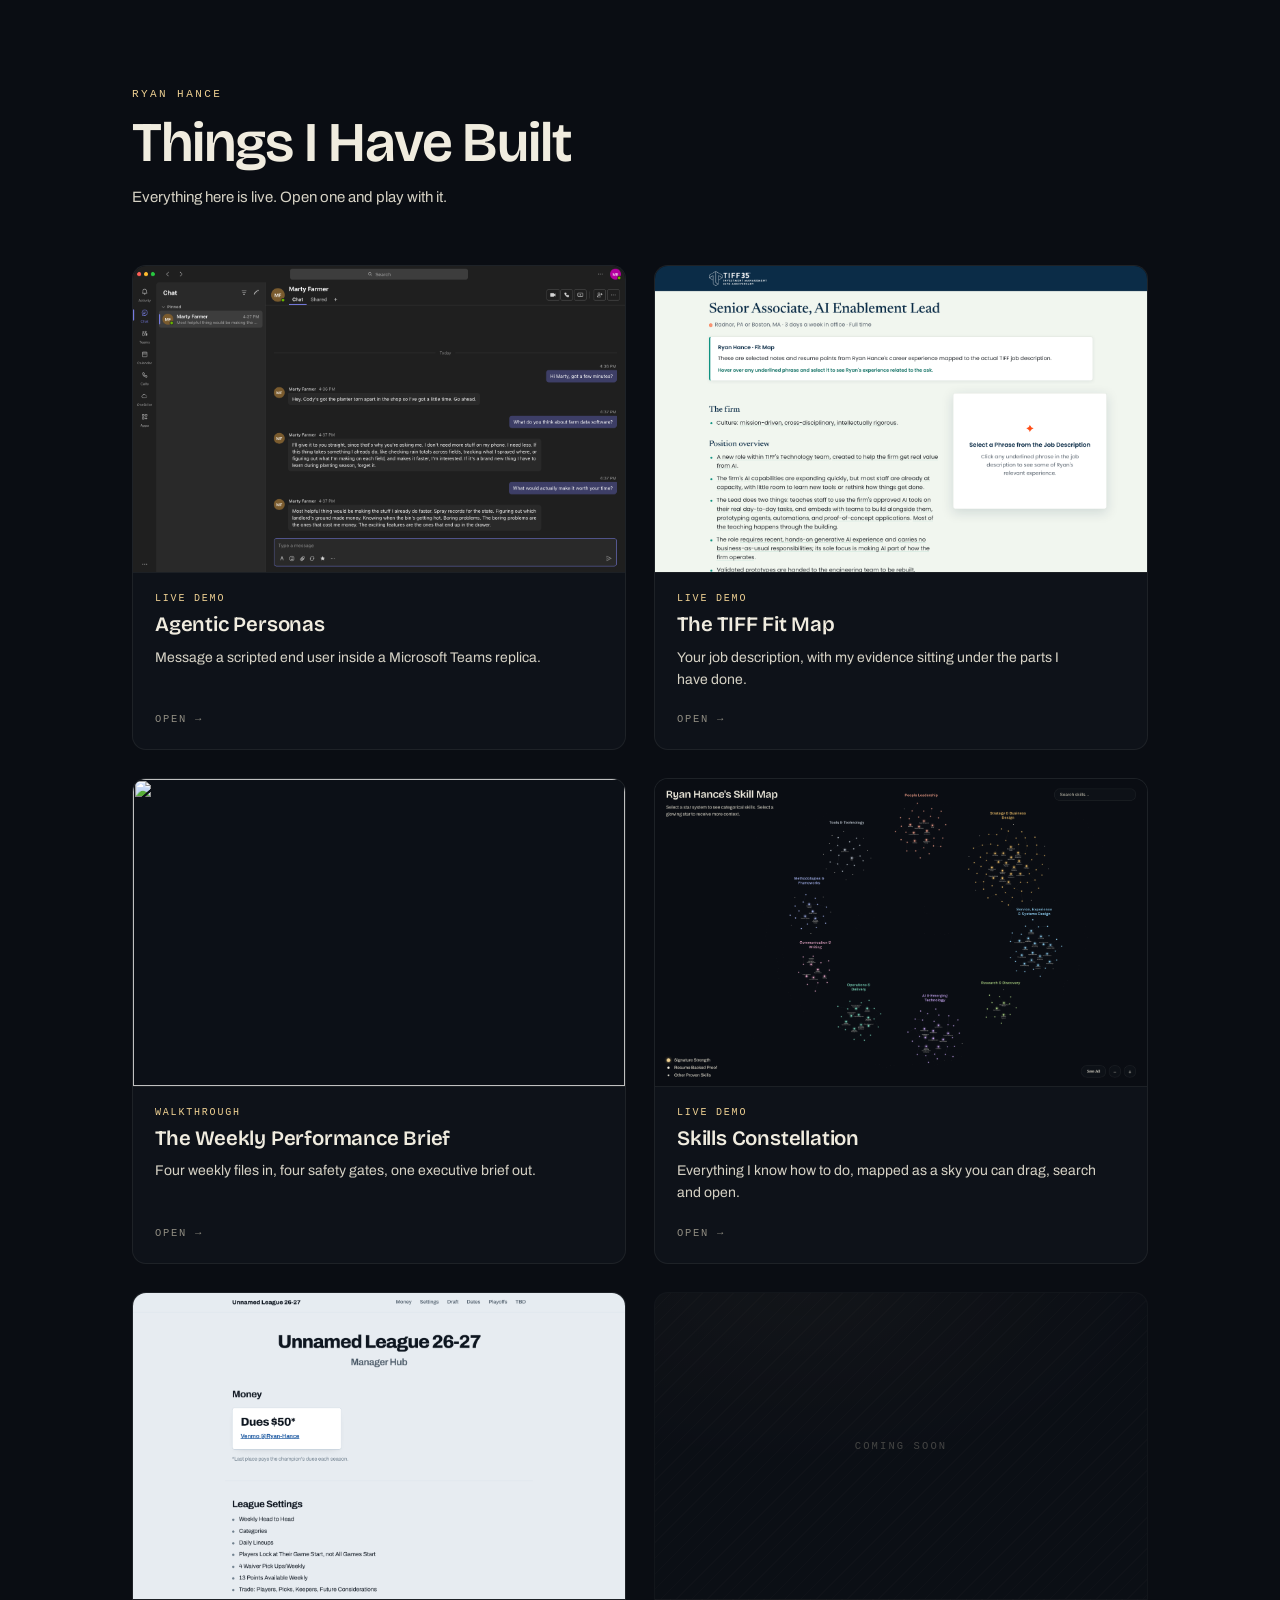
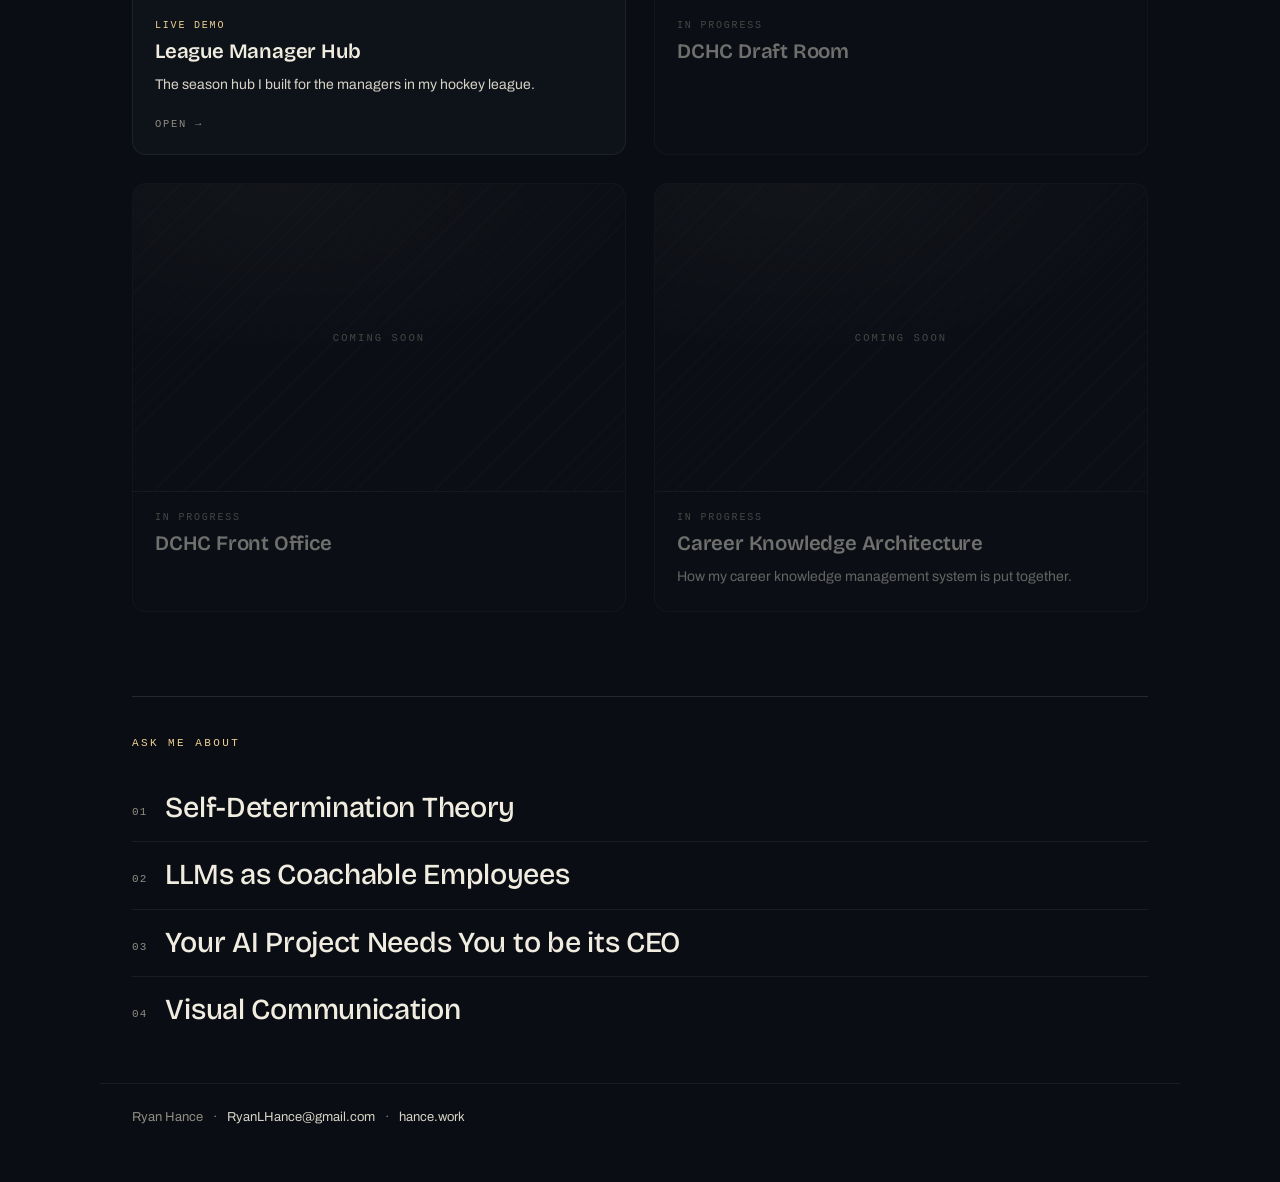
==== index.html @ 982ce0d1 "Interactive portfolio gallery with the workshop walkthrough Card gallery (2-up, responsive) renderin" ====
<!DOCTYPE html>
<html lang="en">
<head>
  <meta charset="UTF-8" />
  <meta name="viewport" content="width=device-width, initial-scale=1.0" />
  <meta name="robots" content="noindex, nofollow" />
  <title>Ryan Hance — Things I Have Built</title>
  <meta name="description" content="Working prototypes, tools and maps built by Ryan Hance." />
  <link rel="preconnect" href="https://fonts.googleapis.com" />
  <link rel="preconnect" href="https://fonts.gstatic.com" crossorigin />
  <link href="https://fonts.googleapis.com/css2?family=Bricolage+Grotesque:opsz,wght@12..96,500;12..96,600&family=Archivo:wght@400;500;600&display=swap" rel="stylesheet" />
  <link rel="stylesheet" href="./styles.css?v=1" />
</head>
<body>
  <main class="page">
    <header class="masthead">
      <p class="kicker">Ryan Hance</p>
      <h1>Things I Have Built</h1>
      <p class="sub">Everything here is live. Open one and play with it.</p>
    </header>

    <section class="gallery" id="gallery" aria-label="Projects"></section>

    <section class="topics" aria-labelledby="topics-h">
      <h2 id="topics-h">Ask me about</h2>
      <ul class="topic-list" id="topics"></ul>
    </section>
  </main>

  <footer class="foot">
    <span>Ryan Hance</span>
    <span class="dot" aria-hidden="true">·</span>
    <a href="mailto:RyanLHance@gmail.com">RyanLHance@gmail.com</a>
    <span class="dot" aria-hidden="true">·</span>
    <a href="https://www.hance.work/" target="_blank" rel="noopener noreferrer">hance.work</a>
  </footer>

  <script src="./data.js?v=1"></script>
  <script src="./app.js?v=1"></script>
</body>
</html>
---- styles.css ----
:root {
  --ink: #0a0d13;
  --ink-2: #0e1219;
  --ink-3: #141924;
  --paper: #f0ecdf;
  --paper-dim: #d6d2c5;
  --paper-faint: #8f8c81;
  --line: rgba(236, 232, 221, 0.13);
  --line-soft: rgba(236, 232, 221, 0.07);
  --gold: #eed092;
  --display: "Bricolage Grotesque", "Archivo", sans-serif;
  --sans: "Archivo", "Helvetica Neue", sans-serif;
  --mono: ui-monospace, SFMono-Regular, Menlo, monospace;
}
* { box-sizing: border-box; margin: 0; padding: 0; }
body {
  background: var(--ink);
  color: var(--paper);
  font-family: var(--sans);
  -webkit-font-smoothing: antialiased;
  min-height: 100vh;
}
a { color: inherit; text-decoration: none; }

.page {
  max-width: 1080px;
  margin: 0 auto;
  padding: 88px 32px 40px;
}

/* ---------- masthead ---------- */
.masthead { margin-bottom: 56px; }
.kicker {
  font-family: var(--mono); font-size: 11px; letter-spacing: 0.22em;
  text-transform: uppercase; color: var(--gold); margin-bottom: 14px;
}
.masthead h1 {
  font-family: var(--display); font-weight: 600;
  font-size: clamp(34px, 5.4vw, 56px); line-height: 1.04;
  letter-spacing: -0.02em; margin-bottom: 14px;
}
.masthead .sub {
  font-size: 15px; line-height: 1.5; color: var(--paper-dim); max-width: 44ch;
}

/* ---------- gallery ---------- */
.gallery {
  display: grid;
  grid-template-columns: repeat(2, minmax(0, 1fr));
  gap: 28px;
}

.card {
  display: flex; flex-direction: column;
  background: var(--ink-2);
  border: 1px solid var(--line-soft);
  border-radius: 14px;
  overflow: hidden;
  transition: border-color 160ms ease, transform 160ms ease, background 160ms ease;
}
.card--live:hover, .card--live:focus-visible {
  border-color: rgba(238, 208, 146, 0.42);
  background: var(--ink-3);
  transform: translateY(-3px);
  outline: none;
}
.card--soon { opacity: 0.44; }

.card-shot {
  position: relative;
  aspect-ratio: 16 / 10;
  background: #0c1017;
  border-bottom: 1px solid var(--line-soft);
  overflow: hidden;
}
.card-shot img { width: 100%; height: 100%; object-fit: cover; object-position: top center; display: block; }
.card-shot--empty {
  display: grid; place-items: center;
  background:
    radial-gradient(120% 90% at 30% 0%, rgba(238,208,146,0.07), transparent 60%),
    repeating-linear-gradient(135deg, rgba(236,232,221,0.035) 0 1px, transparent 1px 11px);
}
.card-shot--empty span {
  font-family: var(--mono); font-size: 10.5px; letter-spacing: 0.2em;
  text-transform: uppercase; color: var(--paper-faint);
}

.card-body { padding: 20px 22px 24px; display: flex; flex-direction: column; gap: 9px; flex: 1; }
.card-tag {
  font-family: var(--mono); font-size: 10px; letter-spacing: 0.18em;
  text-transform: uppercase; color: var(--gold);
}
.card--soon .card-tag { color: var(--paper-faint); }
.card-title {
  font-family: var(--display); font-weight: 600; font-size: 20.5px;
  letter-spacing: -0.01em; line-height: 1.2;
}
.card-blurb { font-size: 14px; line-height: 1.55; color: var(--paper-dim); text-wrap: pretty; }
.card-go {
  margin-top: auto; padding-top: 14px;
  font-family: var(--mono); font-size: 10.5px; letter-spacing: 0.16em;
  text-transform: uppercase; color: var(--paper-faint);
  display: flex; align-items: center; gap: 8px;
  transition: color 160ms ease;
}
.card--live:hover .card-go { color: var(--gold); }
.card-go .arrow { transition: transform 160ms ease; }
.card--live:hover .card-go .arrow { transform: translateX(4px); }

/* ---------- ask me about ---------- */
.topics {
  margin-top: 84px; padding-top: 40px;
  border-top: 1px solid var(--line);
}
.topics h2 {
  font-family: var(--mono); font-size: 11px; letter-spacing: 0.22em;
  text-transform: uppercase; color: var(--gold); font-weight: 400;
  margin-bottom: 26px;
}
.topic-list { list-style: none; display: flex; flex-direction: column; }
.topic-list li {
  font-family: var(--display); font-weight: 500;
  font-size: clamp(20px, 3vw, 29px); line-height: 1.25; letter-spacing: -0.01em;
  padding: 15px 0; border-bottom: 1px solid var(--line-soft);
  display: flex; align-items: baseline; gap: 18px;
}
.topic-list li:last-child { border-bottom: 0; }
.topic-list .num {
  font-family: var(--mono); font-size: 11px; letter-spacing: 0.1em;
  color: var(--paper-faint); flex: none; transform: translateY(-2px);
}

/* ---------- footer ---------- */
.foot {
  max-width: 1080px; margin: 0 auto;
  padding: 26px 32px 56px;
  display: flex; flex-wrap: wrap; gap: 10px; align-items: center;
  font-size: 13px; color: var(--paper-faint);
  border-top: 1px solid var(--line-soft);
}
.foot a { color: var(--paper-dim); }
.foot a:hover { color: var(--gold); }
.foot .dot { color: var(--paper-faint); }

@media (max-width: 720px) {
  .page { padding: 56px 20px 32px; }
  .gallery { grid-template-columns: 1fr; gap: 20px; }
  .topics { margin-top: 60px; }
  .foot { padding: 24px 20px 44px; }
}
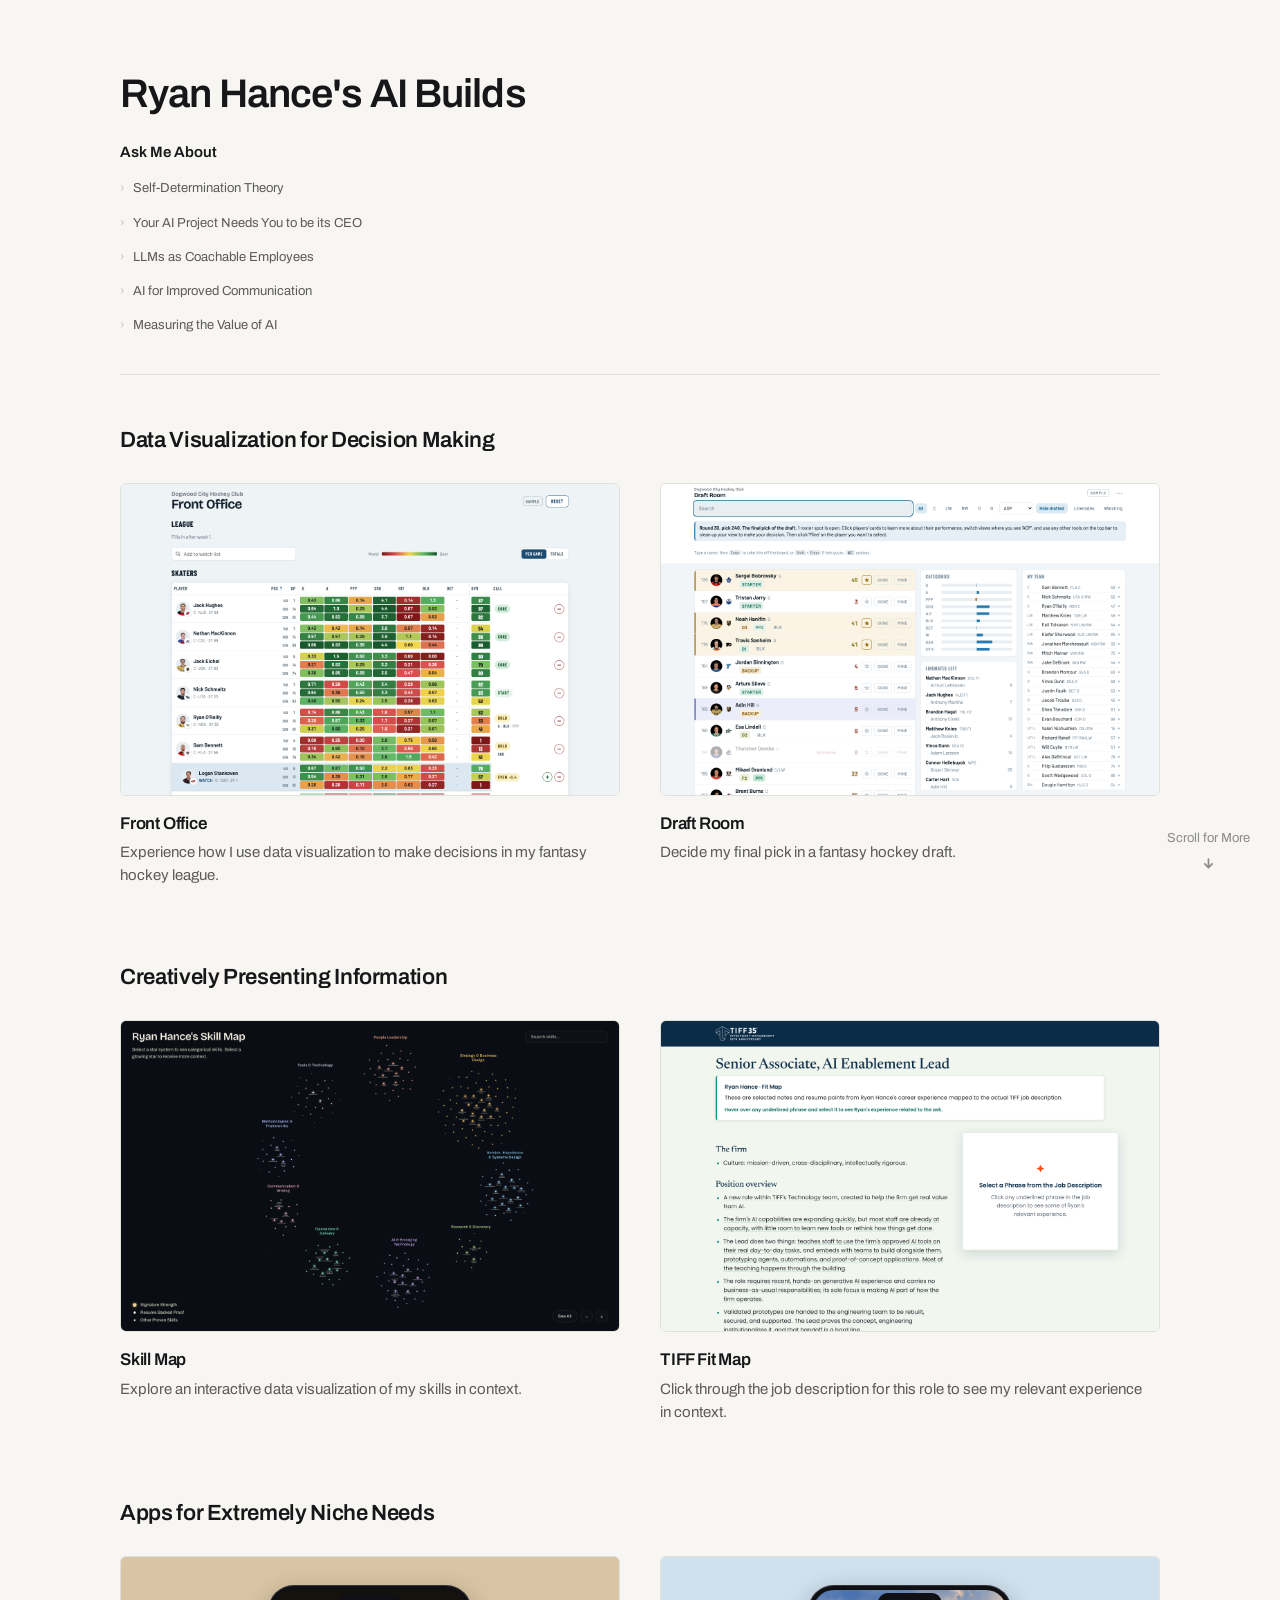
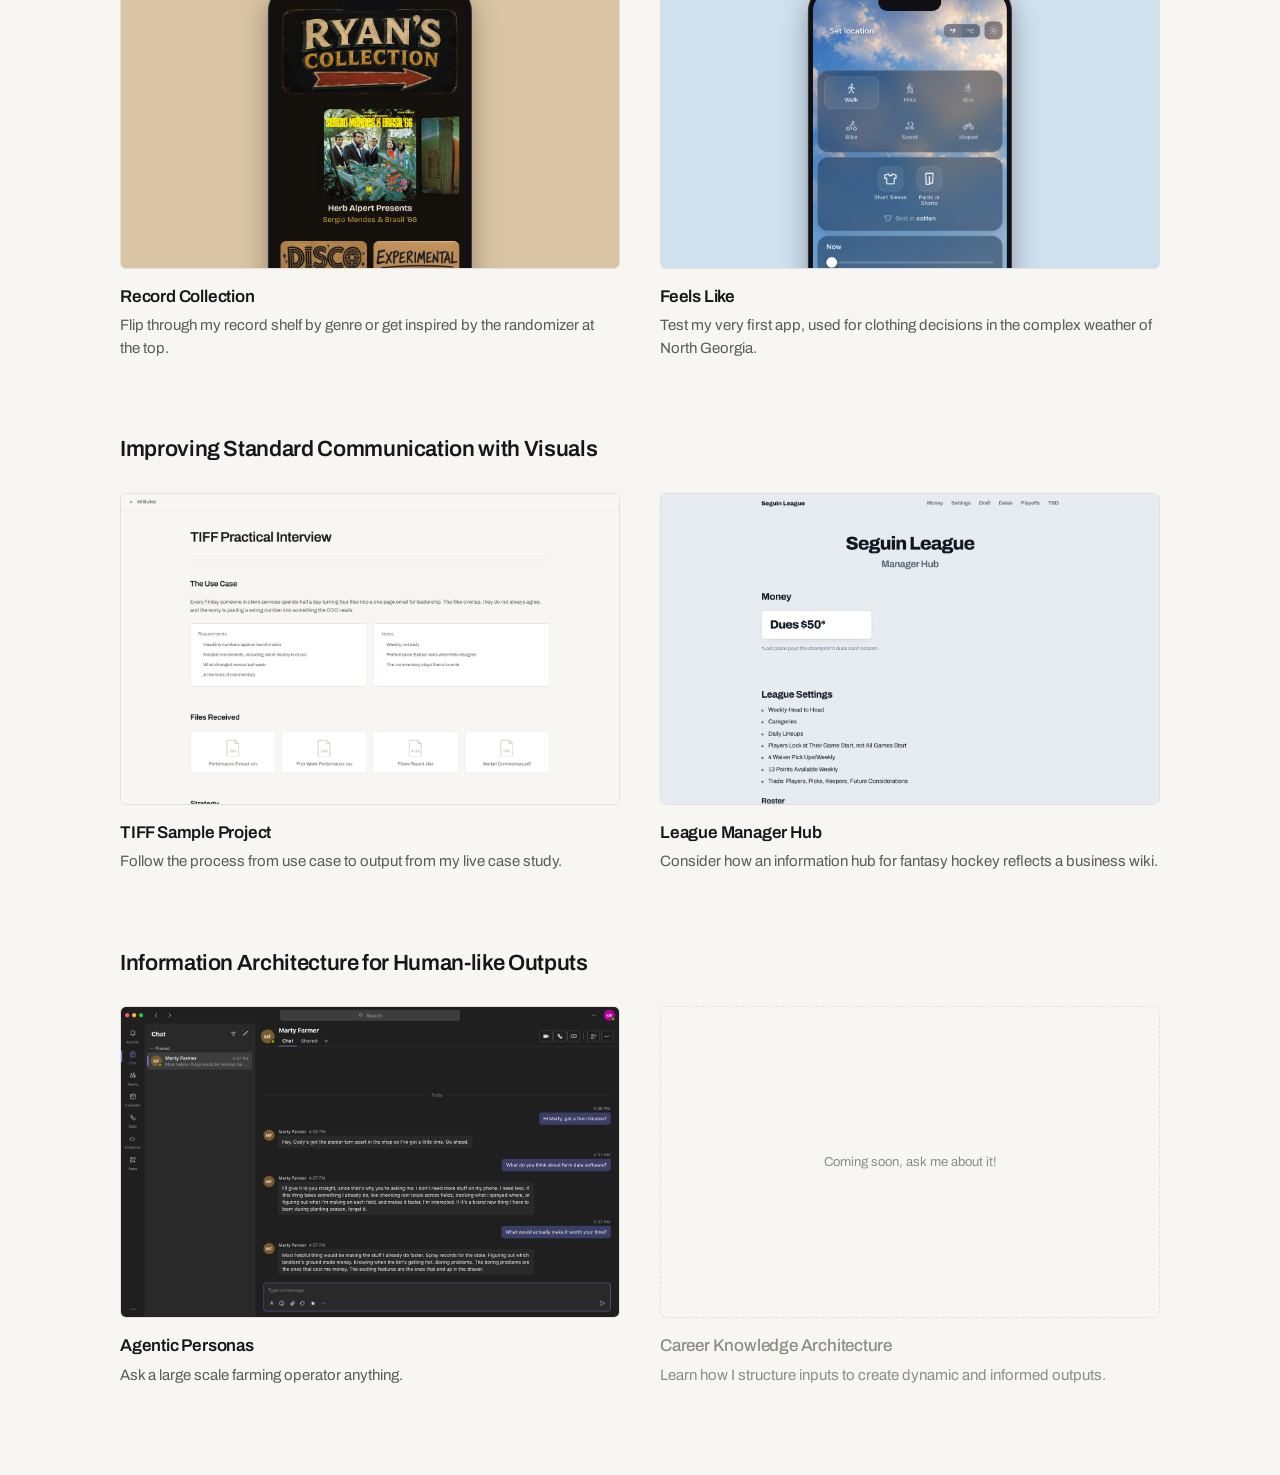
==== commit e6b28ce9: "Rebuild the portfolio around live, in-site viewers Every card now opens a page inside the portfolio " ====
--- a/index.html
+++ b/index.html
@@ -4,38 +4,32 @@
   <meta charset="UTF-8" />
   <meta name="viewport" content="width=device-width, initial-scale=1.0" />
   <meta name="robots" content="noindex, nofollow" />
-  <title>Ryan Hance — Things I Have Built</title>
-  <meta name="description" content="Working prototypes, tools and maps built by Ryan Hance." />
+  <title>Ryan Hance's AI Builds</title>
   <link rel="preconnect" href="https://fonts.googleapis.com" />
   <link rel="preconnect" href="https://fonts.gstatic.com" crossorigin />
-  <link href="https://fonts.googleapis.com/css2?family=Bricolage+Grotesque:opsz,wght@12..96,500;12..96,600&family=Archivo:wght@400;500;600&display=swap" rel="stylesheet" />
-  <link rel="stylesheet" href="./styles.css?v=1" />
+  <link href="https://fonts.googleapis.com/css2?family=Archivo:wght@400;500;600&display=swap" rel="stylesheet" />
+  <link rel="stylesheet" href="./styles.css?v=10" />
 </head>
 <body>
   <main class="page">
     <header class="masthead">
-      <p class="kicker">Ryan Hance</p>
-      <h1>Things I Have Built</h1>
-      <p class="sub">Everything here is live. Open one and play with it.</p>
+      <h1 id="title"></h1>
+      <div class="ask">
+        <h2 class="ask-label" id="ask-label"></h2>
+        <ul id="topics"></ul>
+      </div>
     </header>
 
     <section class="gallery" id="gallery" aria-label="Projects"></section>
-
-    <section class="topics" aria-labelledby="topics-h">
-      <h2 id="topics-h">Ask me about</h2>
-      <ul class="topic-list" id="topics"></ul>
-    </section>
   </main>
 
-  <footer class="foot">
-    <span>Ryan Hance</span>
-    <span class="dot" aria-hidden="true">·</span>
-    <a href="mailto:RyanLHance@gmail.com">RyanLHance@gmail.com</a>
-    <span class="dot" aria-hidden="true">·</span>
-    <a href="https://www.hance.work/" target="_blank" rel="noopener noreferrer">hance.work</a>
-  </footer>
+  <div class="scroll-hint" id="scroll-hint" aria-hidden="true">
+    <span>Scroll for More</span>
+    <svg class="hint-arrow" viewBox="0 0 16 16"><path d="M8 2.5v10M3.5 8.5l4.5 4.5 4.5-4.5"/></svg>
+  </div>
 
-  <script src="./data.js?v=1"></script>
-  <script src="./app.js?v=1"></script>
+
+  <script src="./data.js?v=11"></script>
+  <script src="./app.js?v=11"></script>
 </body>
 </html>
--- a/styles.css
+++ b/styles.css
@@ -1,150 +1,182 @@
 :root {
-  --ink: #0a0d13;
-  --ink-2: #0e1219;
-  --ink-3: #141924;
-  --paper: #f0ecdf;
-  --paper-dim: #d6d2c5;
-  --paper-faint: #8f8c81;
-  --line: rgba(236, 232, 221, 0.13);
-  --line-soft: rgba(236, 232, 221, 0.07);
-  --gold: #eed092;
-  --display: "Bricolage Grotesque", "Archivo", sans-serif;
-  --sans: "Archivo", "Helvetica Neue", sans-serif;
-  --mono: ui-monospace, SFMono-Regular, Menlo, monospace;
+  /* One neutral shell. The screenshots supply all the color. */
+  --bg: #f7f6f3;
+  --surface: #ffffff;
+  --ink: #17171a;
+  --ink-soft: #5c5b57;
+  --ink-faint: #8d8c87;
+  --rule: #e2e0da;
+  --rule-strong: #c9c6bd;
+
+  /* Five steps, nothing in between. */
+  --t-xs: 13px;
+  --t-s: 15px;
+  --t-m: 17px;
+  --t-l: 22px;
+  --t-xl: 40px;
+
+  --font: "Archivo", -apple-system, "Helvetica Neue", Helvetica, Arial, sans-serif;
 }
+
 * { box-sizing: border-box; margin: 0; padding: 0; }
+
 body {
-  background: var(--ink);
-  color: var(--paper);
-  font-family: var(--sans);
+  background: var(--bg);
+  color: var(--ink);
+  font-family: var(--font);
+  font-size: var(--t-s);
+  line-height: 1.55;
   -webkit-font-smoothing: antialiased;
-  min-height: 100vh;
 }
 a { color: inherit; text-decoration: none; }
 
-.page {
-  max-width: 1080px;
-  margin: 0 auto;
-  padding: 88px 32px 40px;
+.page { max-width: 1120px; margin: 0 auto; padding: 72px 40px 88px; }
+
+/* ---------- head ---------- */
+.masthead {
+  padding-bottom: 32px; margin-bottom: 48px;
+  border-bottom: 1px solid var(--rule);
+}
+.masthead h1 {
+  font-size: var(--t-xl); font-weight: 600;
+  letter-spacing: -0.022em; line-height: 1.08;
+  margin-bottom: 26px;
+}
+.ask-label { font-size: var(--t-s); font-weight: 600; margin-bottom: 7px; }
+.ask > ul { list-style: none; }
+
+.ask summary {
+  display: flex; align-items: baseline; gap: 8px;
+  font-size: var(--t-xs); color: var(--ink-soft);
+  padding: 7px 0; cursor: pointer; list-style: none;
+}
+.ask summary::-webkit-details-marker { display: none; }
+.ask summary:hover { color: var(--ink); }
+.ask details[open] summary { color: var(--ink); font-weight: 500; }
+.chev {
+  display: inline-block; color: var(--rule-strong);
+  transition: transform 140ms ease; transform-origin: 50% 55%;
+}
+.ask details[open] .chev { transform: rotate(90deg); color: var(--ink-faint); }
+
+.ask-points { list-style: none; padding: 0 0 10px 18px; }
+.ask-points li {
+  font-size: var(--t-xs); color: var(--ink-soft);
+  padding-left: 14px; position: relative; line-height: 1.7;
+}
+.ask-points li::before { content: "\00b7"; position: absolute; left: 2px; color: var(--rule-strong); }
+.ask-points .pending { color: var(--ink-faint); }
+
+/* ---------- gallery ---------- */
+.group + .group { margin-top: 72px; }
+.group-title {
+  font-size: var(--t-l); font-weight: 600;
+  letter-spacing: -0.016em; margin-bottom: 26px;
+}
+.grid {
+  display: grid;
+  grid-template-columns: repeat(2, minmax(0, 1fr));
+  gap: 52px 40px;
 }
 
-/* ---------- masthead ---------- */
-.masthead { margin-bottom: 56px; }
-.kicker {
-  font-family: var(--mono); font-size: 11px; letter-spacing: 0.22em;
-  text-transform: uppercase; color: var(--gold); margin-bottom: 14px;
+.card { display: block; }
+.card-shot {
+  aspect-ratio: 16 / 10;
+  background: var(--surface);
+  border: 1px solid var(--rule);
+  border-radius: 6px;
+  overflow: hidden;
+  margin-bottom: 15px;
+  transition: border-color 140ms ease, box-shadow 140ms ease;
 }
-.masthead h1 {
-  font-family: var(--display); font-weight: 600;
-  font-size: clamp(34px, 5.4vw, 56px); line-height: 1.04;
-  letter-spacing: -0.02em; margin-bottom: 14px;
+.card-shot img {
+  width: 100%; height: 100%; display: block;
+  object-fit: cover; object-position: top center;
 }
-.masthead .sub {
-  font-size: 15px; line-height: 1.5; color: var(--paper-dim); max-width: 44ch;
+/* Hover reads the same on a black screenshot and a near-white one: the border
+   steps to a definite value rather than relying on a shadow the page swallows. */
+.card--live:hover .card-shot {
+  border-color: var(--ink-faint);
+  box-shadow: 0 4px 14px rgba(23, 23, 26, 0.10);
+}
+.card--live:hover .card-title { text-decoration: underline; text-underline-offset: 3px; }
+
+.card-title { font-size: var(--t-m); font-weight: 600; letter-spacing: -0.012em; margin-bottom: 4px; }
+.card-blurb { color: var(--ink-soft); text-wrap: pretty; }
+
+/* ---------- phone-framed cards ----------
+   A phone is portrait and the card is 16:10, so a device that fits entirely
+   inside the card is too small to read. The phone is sized to be legible and
+   runs off the bottom edge instead, the way a device shot usually sits. */
+.card-shot--phone { position: relative; background: #edebe5; }
+.phone {
+  position: absolute;
+  left: 50%;
+  top: 9%;
+  transform: translateX(-50%);
+  width: 41%;
+  aspect-ratio: 375 / 812;
+  padding: 5px;
+  border-radius: 26px;
+  background: #101014;
+  box-shadow:
+    0 0 0 1px rgba(255, 255, 255, 0.16) inset,
+    0 10px 26px rgba(15, 15, 20, 0.34);
+}
+/* Dynamic island, proportional to the device so it holds at any card width. */
+.phone::after {
+  content: "";
+  position: absolute; z-index: 2;
+  top: 1.7%; left: 50%; transform: translateX(-50%);
+  width: 31%; height: 4.2%;
+  background: #101014;
+  border-radius: 999px;
+}
+.phone img {
+  width: 100%; height: 100%; display: block;
+  object-fit: cover; object-position: top center;
+  border-radius: 21px;
 }
 
-/* ---------- gallery ---------- */
-.gallery {
-  display: grid;
-  grid-template-columns: repeat(2, minmax(0, 1fr));
-  gap: 28px;
+.card--soon .card-shot {
+  background: transparent;
+  border-style: dashed;
+  display: grid; place-items: center;
+}
+.card--soon .placeholder {
+  font-size: var(--t-xs); color: var(--ink-faint);
+  padding: 0 24px; text-align: center; text-wrap: pretty;
+}
+.card--soon .card-title { color: var(--ink-faint); font-weight: 500; }
+.card--soon .card-blurb { color: var(--ink-faint); }
+
+/* ---------- scroll hint ---------- */
+.scroll-hint {
+  position: fixed; right: 30px; bottom: 30px; z-index: 5;
+  display: flex; flex-direction: column; align-items: center; gap: 9px;
+  font-size: var(--t-xs); color: var(--ink-faint);
+  pointer-events: none;           /* a hint, not a control */
+  transition: opacity 160ms linear;
+}
+.hint-arrow {
+  width: 13px; height: 13px;
+  fill: none; stroke: currentColor;
+  stroke-width: 2.1; stroke-linecap: round; stroke-linejoin: round;
+  animation: hint-bob 2.4s ease-in-out infinite;
+}
+@keyframes hint-bob {
+  0%, 100% { transform: translateY(0); }
+  50%      { transform: translateY(4px); }
+}
+@media (prefers-reduced-motion: reduce) {
+  .hint-arrow { animation: none; }
 }
 
-.card {
-  display: flex; flex-direction: column;
-  background: var(--ink-2);
-  border: 1px solid var(--line-soft);
-  border-radius: 14px;
-  overflow: hidden;
-  transition: border-color 160ms ease, transform 160ms ease, background 160ms ease;
+@media (max-width: 760px) {
+  :root { --t-xl: 30px; }
+  .page { padding: 44px 22px 64px; }
+  .grid { grid-template-columns: 1fr; gap: 40px; }
+  .scroll-hint { right: 18px; bottom: 18px; }
+  .group + .group { margin-top: 56px; }
+  .phone { width: 46%; }
 }
-.card--live:hover, .card--live:focus-visible {
-  border-color: rgba(238, 208, 146, 0.42);
-  background: var(--ink-3);
-  transform: translateY(-3px);
-  outline: none;
-}
-.card--soon { opacity: 0.44; }
-
-.card-shot {
-  position: relative;
-  aspect-ratio: 16 / 10;
-  background: #0c1017;
-  border-bottom: 1px solid var(--line-soft);
-  overflow: hidden;
-}
-.card-shot img { width: 100%; height: 100%; object-fit: cover; object-position: top center; display: block; }
-.card-shot--empty {
-  display: grid; place-items: center;
-  background:
-    radial-gradient(120% 90% at 30% 0%, rgba(238,208,146,0.07), transparent 60%),
-    repeating-linear-gradient(135deg, rgba(236,232,221,0.035) 0 1px, transparent 1px 11px);
-}
-.card-shot--empty span {
-  font-family: var(--mono); font-size: 10.5px; letter-spacing: 0.2em;
-  text-transform: uppercase; color: var(--paper-faint);
-}
-
-.card-body { padding: 20px 22px 24px; display: flex; flex-direction: column; gap: 9px; flex: 1; }
-.card-tag {
-  font-family: var(--mono); font-size: 10px; letter-spacing: 0.18em;
-  text-transform: uppercase; color: var(--gold);
-}
-.card--soon .card-tag { color: var(--paper-faint); }
-.card-title {
-  font-family: var(--display); font-weight: 600; font-size: 20.5px;
-  letter-spacing: -0.01em; line-height: 1.2;
-}
-.card-blurb { font-size: 14px; line-height: 1.55; color: var(--paper-dim); text-wrap: pretty; }
-.card-go {
-  margin-top: auto; padding-top: 14px;
-  font-family: var(--mono); font-size: 10.5px; letter-spacing: 0.16em;
-  text-transform: uppercase; color: var(--paper-faint);
-  display: flex; align-items: center; gap: 8px;
-  transition: color 160ms ease;
-}
-.card--live:hover .card-go { color: var(--gold); }
-.card-go .arrow { transition: transform 160ms ease; }
-.card--live:hover .card-go .arrow { transform: translateX(4px); }
-
-/* ---------- ask me about ---------- */
-.topics {
-  margin-top: 84px; padding-top: 40px;
-  border-top: 1px solid var(--line);
-}
-.topics h2 {
-  font-family: var(--mono); font-size: 11px; letter-spacing: 0.22em;
-  text-transform: uppercase; color: var(--gold); font-weight: 400;
-  margin-bottom: 26px;
-}
-.topic-list { list-style: none; display: flex; flex-direction: column; }
-.topic-list li {
-  font-family: var(--display); font-weight: 500;
-  font-size: clamp(20px, 3vw, 29px); line-height: 1.25; letter-spacing: -0.01em;
-  padding: 15px 0; border-bottom: 1px solid var(--line-soft);
-  display: flex; align-items: baseline; gap: 18px;
-}
-.topic-list li:last-child { border-bottom: 0; }
-.topic-list .num {
-  font-family: var(--mono); font-size: 11px; letter-spacing: 0.1em;
-  color: var(--paper-faint); flex: none; transform: translateY(-2px);
-}
-
-/* ---------- footer ---------- */
-.foot {
-  max-width: 1080px; margin: 0 auto;
-  padding: 26px 32px 56px;
-  display: flex; flex-wrap: wrap; gap: 10px; align-items: center;
-  font-size: 13px; color: var(--paper-faint);
-  border-top: 1px solid var(--line-soft);
-}
-.foot a { color: var(--paper-dim); }
-.foot a:hover { color: var(--gold); }
-.foot .dot { color: var(--paper-faint); }
-
-@media (max-width: 720px) {
-  .page { padding: 56px 20px 32px; }
-  .gallery { grid-template-columns: 1fr; gap: 20px; }
-  .topics { margin-top: 60px; }
-  .foot { padding: 24px 20px 44px; }
-}
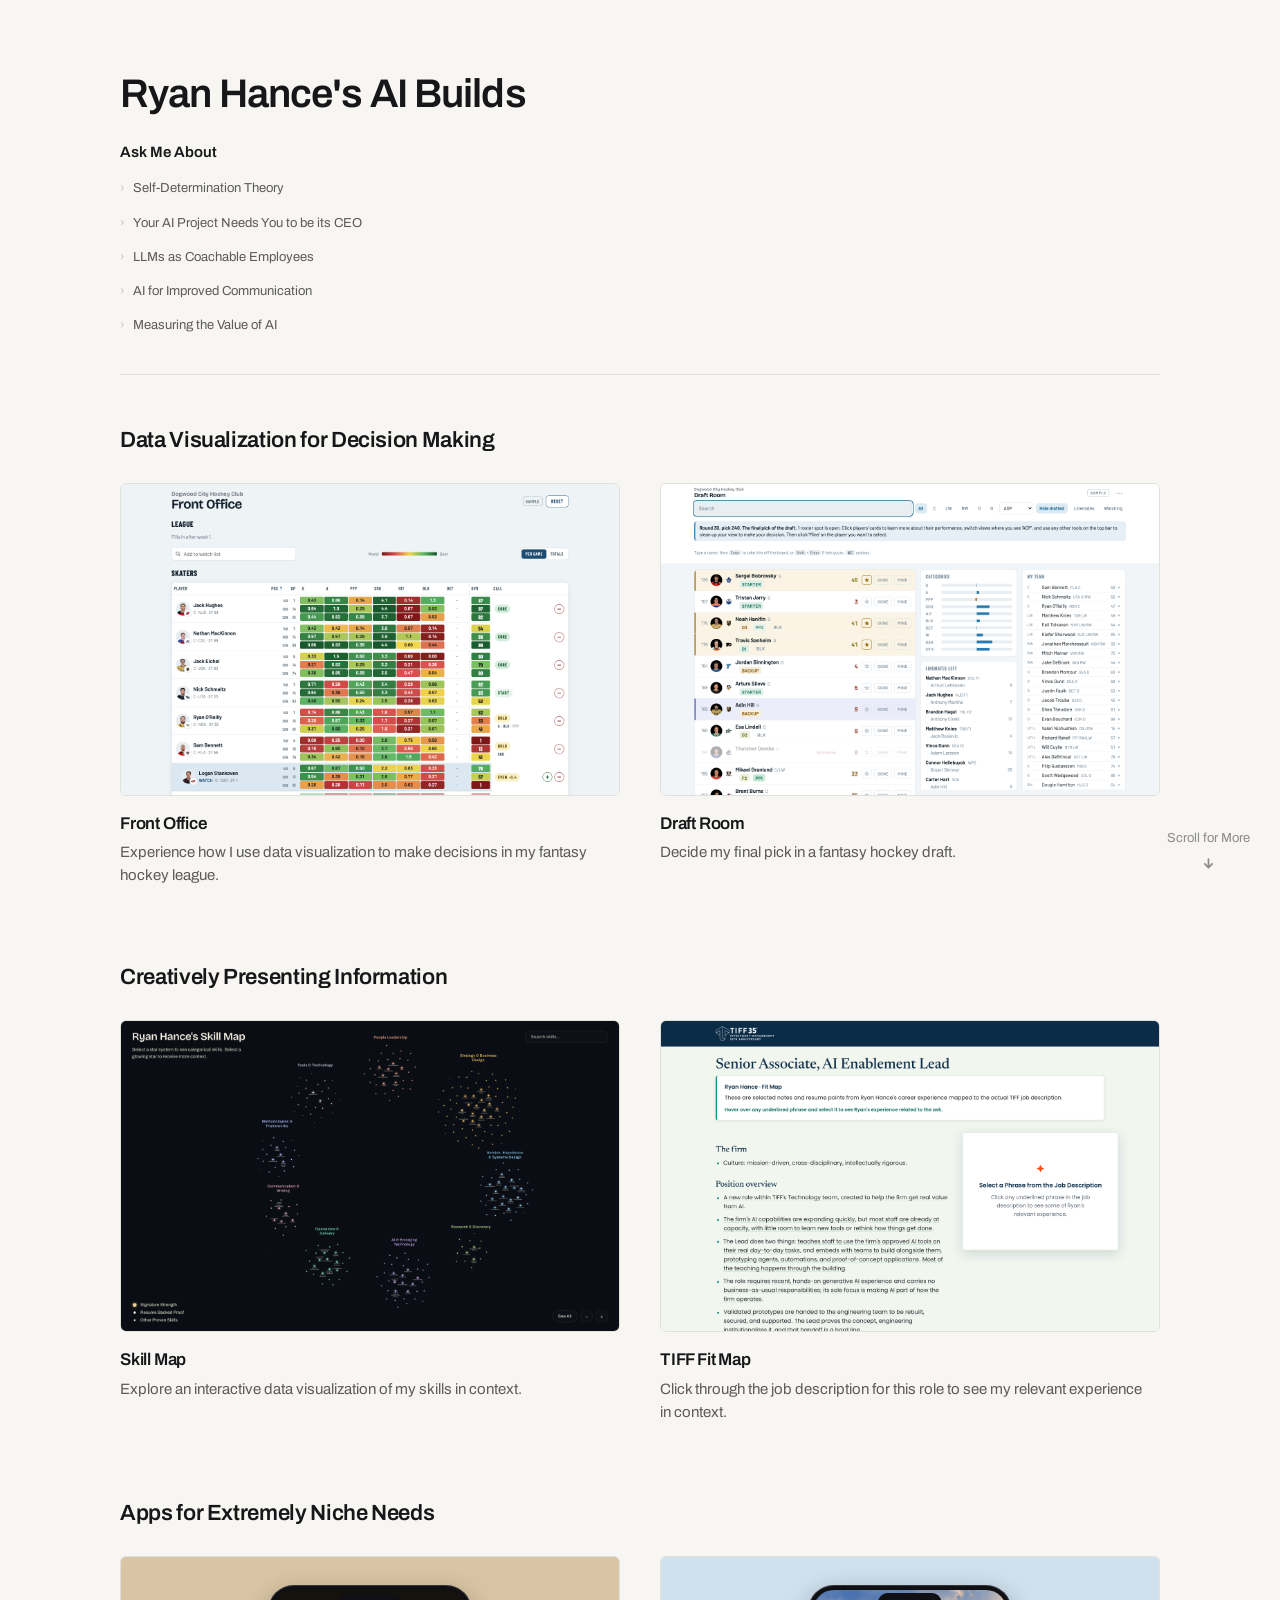
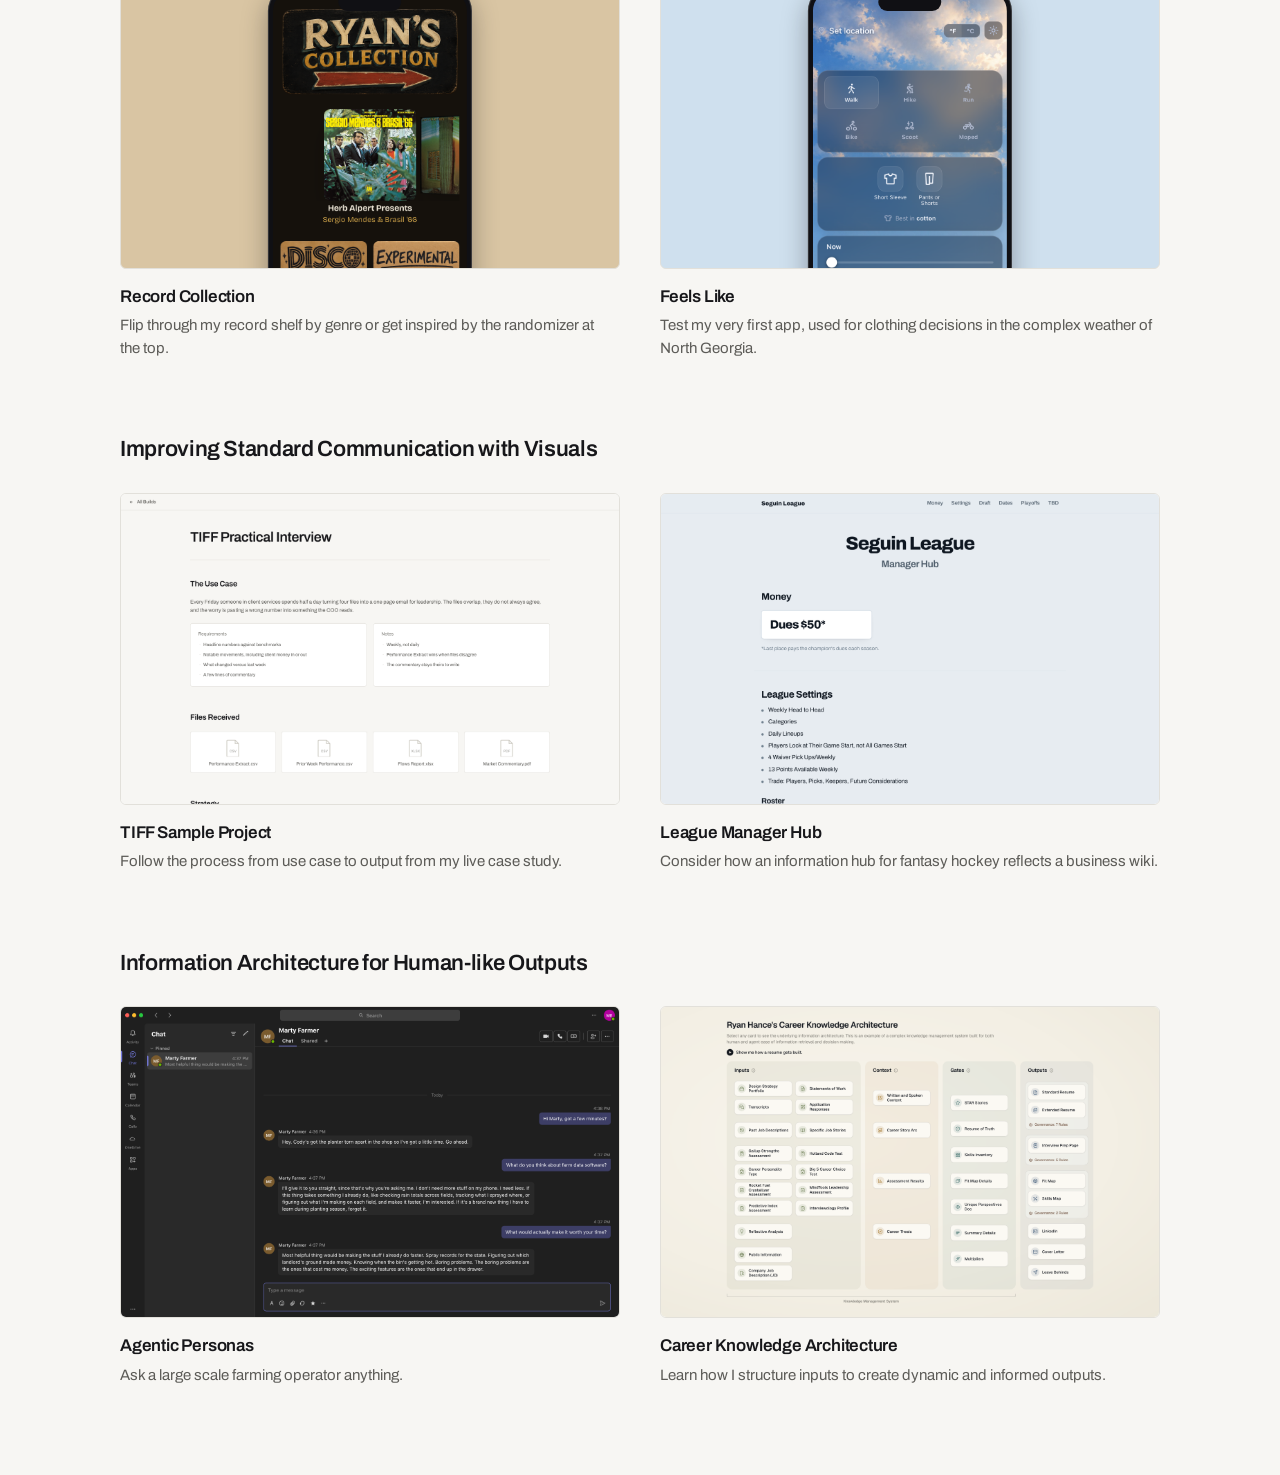
==== commit 12174694: "Add the Career Knowledge Architecture The last placeholder is a real piece now: inputs, context, gat" ====
--- a/index.html
+++ b/index.html
@@ -8,7 +8,7 @@
   <link rel="preconnect" href="https://fonts.googleapis.com" />
   <link rel="preconnect" href="https://fonts.gstatic.com" crossorigin />
   <link href="https://fonts.googleapis.com/css2?family=Archivo:wght@400;500;600&display=swap" rel="stylesheet" />
-  <link rel="stylesheet" href="./styles.css?v=10" />
+  <link rel="stylesheet" href="./styles.css?v=11" />
 </head>
 <body>
   <main class="page">
@@ -29,7 +29,7 @@
   </div>
 
 
-  <script src="./data.js?v=11"></script>
-  <script src="./app.js?v=11"></script>
+  <script src="./data.js?v=13"></script>
+  <script src="./app.js?v=13"></script>
 </body>
 </html>
--- a/styles.css
+++ b/styles.css
@@ -45,19 +45,28 @@
 .ask-label { font-size: var(--t-s); font-weight: 600; margin-bottom: 7px; }
 .ask > ul { list-style: none; }
 
-.ask summary {
+.ask-toggle {
   display: flex; align-items: baseline; gap: 8px;
-  font-size: var(--t-xs); color: var(--ink-soft);
-  padding: 7px 0; cursor: pointer; list-style: none;
+  width: 100%; padding: 7px 0;
+  background: none; border: 0; cursor: pointer;
+  font: inherit; font-size: var(--t-xs); color: var(--ink-soft);
+  text-align: left;
 }
-.ask summary::-webkit-details-marker { display: none; }
-.ask summary:hover { color: var(--ink); }
-.ask details[open] summary { color: var(--ink); font-weight: 500; }
+.ask-toggle:hover { color: var(--ink); }
+.ask-toggle[aria-expanded="true"] { color: var(--ink); font-weight: 500; }
 .chev {
   display: inline-block; color: var(--rule-strong);
-  transition: transform 140ms ease; transform-origin: 50% 55%;
+  transition: transform 220ms ease, color 220ms ease; transform-origin: 50% 55%;
 }
-.ask details[open] .chev { transform: rotate(90deg); color: var(--ink-faint); }
+.ask-toggle[aria-expanded="true"] .chev { transform: rotate(90deg); color: var(--ink-faint); }
+
+/* 0fr to 1fr is what makes this animate; height:auto cannot be transitioned. */
+.ask-panel {
+  display: grid; grid-template-rows: 0fr;
+  transition: grid-template-rows 220ms ease;
+}
+.ask-panel > * { overflow: hidden; }
+.ask-panel.is-open { grid-template-rows: 1fr; }
 
 .ask-points { list-style: none; padding: 0 0 10px 18px; }
 .ask-points li {
@@ -66,6 +75,10 @@
 }
 .ask-points li::before { content: "\00b7"; position: absolute; left: 2px; color: var(--rule-strong); }
 .ask-points .pending { color: var(--ink-faint); }
+
+@media (prefers-reduced-motion: reduce) {
+  .ask-panel, .chev { transition: none; }
+}
 
 /* ---------- gallery ---------- */
 .group + .group { margin-top: 72px; }
